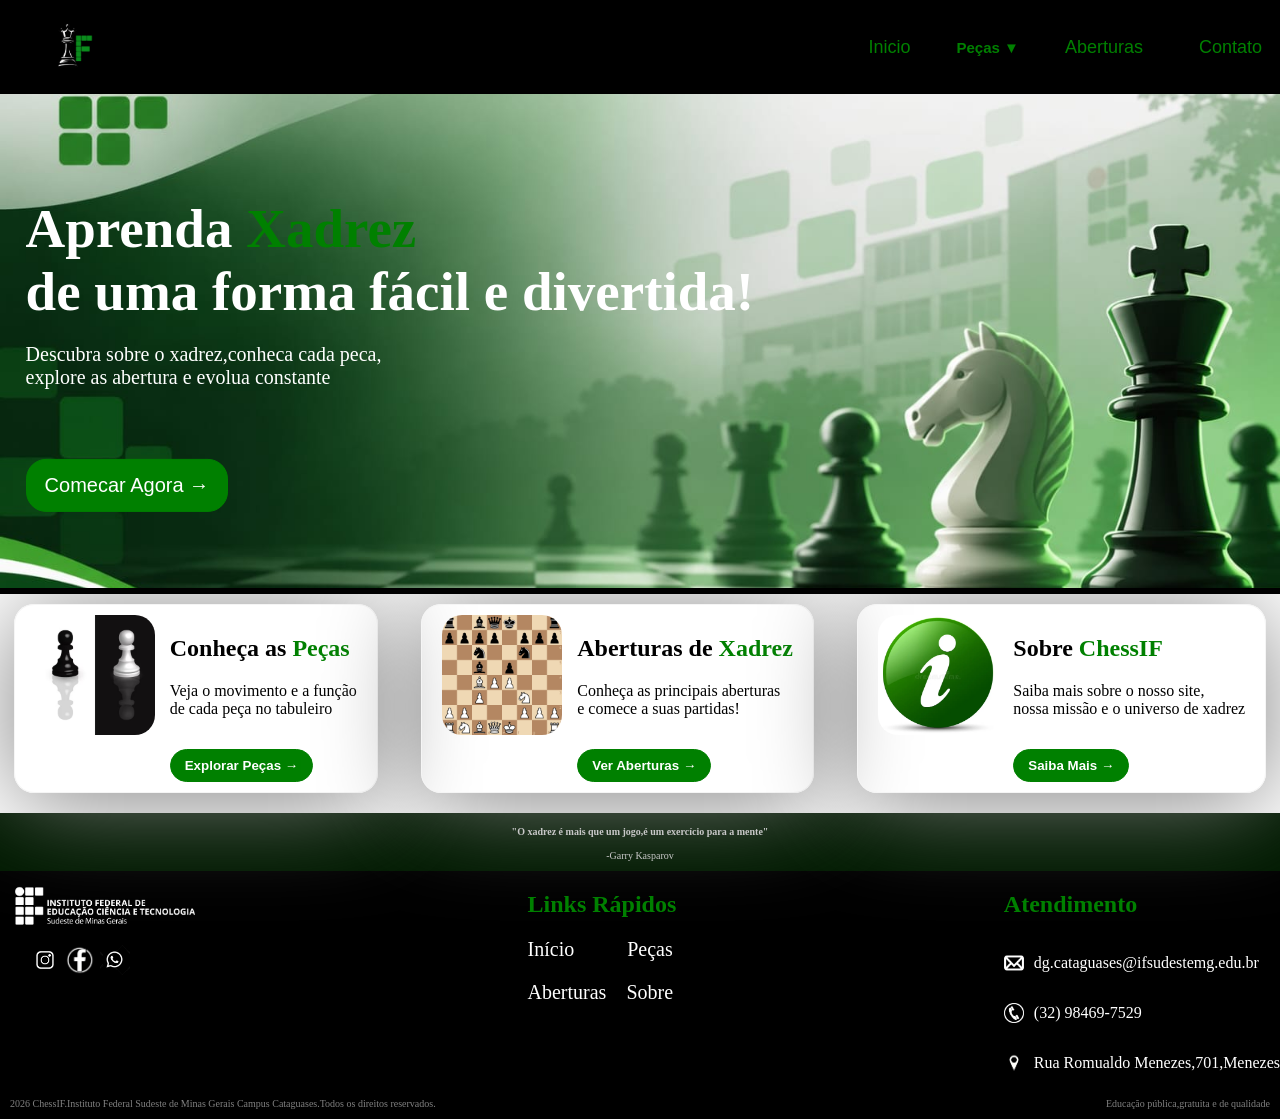
==== index.html @ d06a8aa5 "ChessIF" ====
<!DOCTYPE html>
<html lang="pt-BR">
<head>
    <meta charset="UTF-8">
    <meta name="viewport" content="width=device-width, initial-scale=1.0">
    <title>IfChess</title>
    <link rel="stylesheet" href="style.css">
    <script>
        function abrirMenu() {
            document.getElementById("MenuPecas").classList.toggle("ativo");
        }
                const pecas = {

                rei: {
                    nome: "Rei",
                    imagem: "img/reis.png",
                    funcao: "O rei é a peça mais importante do xadrez. O objetivo da partida é proteger seu rei e colocar o rei adversário em xeque-mate.",
                    movimento: "Move-se apenas uma casa por vez, em qualquer direção.",
                    curiosidade: "O rei pode realizar um movimento especial chamado roque, junto com uma torre."
                },

                dama: {
                    nome: "Dama",
                    imagem: "img/rainha.png",
                    funcao: "A dama é a peça mais poderosa do xadrez, pois possui grande liberdade de movimentação.",
                    movimento: "Move-se quantas casas quiser na horizontal, vertical ou diagonal.",
                    curiosidade: "A dama combina os movimentos da torre e do bispo."
                },

                torre: {
                    nome: "Torre",
                    imagem: "img/torre.png",
                    funcao: "A torre é uma peça importante para controlar linhas e colunas do tabuleiro.",
                    movimento: "Move-se quantas casas quiser na horizontal ou vertical.",
                    curiosidade: "A torre participa do movimento especial chamado roque."
                },

                bispo: {
                    nome: "Bispo",
                    imagem: "img/bispo.png",
                    funcao: "O bispo é responsável por controlar as diagonais do tabuleiro.",
                    movimento: "Move-se quantas casas quiser na diagonal.",
                    curiosidade: "Cada bispo permanece durante toda a partida nas casas da mesma cor em que começou."
                },

                cavalo: {
                    nome: "Cavalo",
                    imagem: "img/cavalo.png",
                    funcao: "O cavalo é uma peça que consegue surpreender o adversário com movimentos diferentes.",
                    movimento: "Move-se em formato de L: duas casas em uma direção e uma casa perpendicularmente.",
                    curiosidade: "É a única peça que pode saltar sobre outras peças."
                },

                peao: {
                    nome: "Peão",
                    imagem: "img/peao.png",
                    funcao: "Os peões são as peças que formam a primeira linha de defesa e podem avançar pelo tabuleiro.",
                    movimento: "Avança uma casa para frente, ou duas casas no primeiro movimento. Captura na diagonal.",
                    curiosidade: "Ao chegar à última fileira, pode ser promovido a dama, torre, bispo ou cavalo."
                }

            };


            // ABRIR JANELA

            function mostrarPeca(nome) {

                const peca = pecas[nome];

                document.getElementById("nomePeca").textContent = peca.nome;

                document.getElementById("imagemModal").src = peca.imagem;

                document.getElementById("imagemModal").alt = peca.nome;

                document.getElementById("funcaoPeca").textContent = peca.funcao;

                document.getElementById("movimentoPeca").textContent = peca.movimento;

                document.getElementById("curiosidadePeca").textContent = peca.curiosidade;

                document.getElementById("modalPeca").classList.add("ativo");

            }


            // FECHAR JANELA

            function fecharPeca() {

                document.getElementById("modalPeca").classList.remove("ativo");

            }


            // FECHAR AO CLICAR FORA DA JANELA

            document.getElementById("modalPeca").addEventListener("click", function(event) {

                if (event.target === this) {
                    fecharPeca();
                }

            });


            // FECHAR COM ESC

            document.addEventListener("keydown", function(event) {

                if (event.key === "Escape") {
                    fecharPeca();
                }

            });
    </script>
</head>
<body>
    <div class="header">
        <div class="logo">
            <img src="img/logo.png" alt="">
        </div>
        <div class="menu">
            <div class="opcoes">
                <div class="logos">
                    <img src="" alt="">
                    <button>Inicio</button>
                </div>
                <div class="peca_logo">
                    <img src="" alt="">
                    <button class="dropdown-btn" onclick="abrirMenu()">Peças <span>▼</span></button>
                    <div class="dropdown-content" id="MenuPecas">
                        <div class="rei" onclick="mostrarPeca('rei')">
                            <img src="img/reis.png" alt="">
                            <h1>Rei</h1>
                        </div>
                        <div class="rei" onclick="mostrarPeca('dama')">
                            <img src="img/rainha.png" alt="">
                            <h1>Dama</h1>
                        </div>
                        <div class="rei" onclick="mostrarPeca('torre')">
                            <img src="img/torre.png" alt="">
                            <h1>Torre</h1>
                        </div>
                        <div class="rei" onclick="mostrarPeca('bispo')">
                            <img src="img/bispo.png" alt="">
                            <h1>Bispo</h1>
                        </div>
                        <div class="rei" onclick="mostrarPeca('cavalo')">
                            <img src="img/cavalo.png" alt="">
                            <h1>Cavalo</h1>
                        </div>
                        <div class="rei" onclick="mostrarPeca('peao')">
                            <img src="img/peao.png" alt="">
                            <h1>Peão</h1>
                        </div>
                    </div>
                </div>
                <div class="logos">
                    <img src="" alt="">
                    <button>Aberturas</button>
                </div>
                <div class="logos">
                    <img src="" alt="">
                    <button</button>
                </div>
                <div class="logos">
                    <img src="" alt="">
                    <button>Contato<button>
                </div>
            </div>
        </div>
    </div>
    <div class="centro">
        <img src="img/fundochess.png" alt="">
        <div class="if_chess">
            <h1>Aprenda <span class="verde">Xadrez</span><br>de uma forma fácil e divertida!<br></h1>
            <p>Descubra sobre o xadrez,conheca cada peca,<br>
            explore as abertura e evolua constante</p>
            <a href="" class="btn"><button>Comecar Agora →</button></a>
        </div>
    </div>
    <div class="interativo">
        <div class="pecas">
            <div class="peca">
                <img src="img/peao.png" alt="">
                <div>
                    <h2>Conheça as <span class="verde">Peças</span></h2>
                    <p>Veja o movimento e a função<br>de cada peça no tabuleiro</p>
                    <button class="exp_pecas">Explorar Peças →</button>
                </div>
            </div>
            <div class="aberturas">
                <div class="abertura">
                    <img src="img/tabuleiro.png" alt="">
                    <div>
                        <h2>Aberturas de <span class="verde">Xadrez</span></h2>
                        <p>Conheça as principais aberturas<br>e comece a suas partidas!</p>
                        <button class="v_aberturas">Ver Aberturas →</button>
                    </div>
                </div>
            </div>
            <div class="chessIF">
                <div class="chess">
                    <img src="img/info.png" alt="">
                    <div>
                        <h2>Sobre <span class="verde">ChessIF</span></h2>
                        <p>Saiba mais sobre o nosso site,<br>nossa missão e o universo de xadrez</p>
                        <button class="saiba">Saiba Mais →</button>
                    </div>
                </div>
            </div>
        </div>
    </div>
    <div class="frase">
        <img src="" alt="">
        <div class="alinhamentoC">
            <h4>"O xadrez é mais que um jogo,é um exercício para a mente"</h4>
            <p>-Garry Kasparov</p>
        </div>
    </div>
    <div class="rodape">
        <div class="logo_rodape">
            <img src="img/if.png" alt="" class="img_rodape">
            <div class="redes">
                <div class="insta">
                    <a href=""><img src="img/insta.png" alt=""></a>
                </div>
                <div class="face">
                    <a href=""><img src="img/face.png" alt=""></a>
                </div>
                <div class="zap">
                    <a href=""><img src="img/zap.png" alt=""></a>
                </div>
            </div>
        </div>
        <div class="links">
            <h2 class="verde">Links Rápidos</h2>
            <div class="link_1">
                <div id="i">
                    <a href="">Início</a>
                </div>
                <div id="p">
                    <a href="">Peças</a>
                </div>
            </div>
            <div class="link2">
                <div id="a">
                    <a href="">Aberturas</a>
                </div>
                <div id="s">
                    <a href="">Sobre</a>
                </div>
            </div>
        </div>
        <div class="atendimento">
            <h2 class="verde">Atendimento</h2>
            <div class="email">
                <img src="img/email.png" alt="">
                <p>dg.cataguases@ifsudestemg.edu.br</p>
            </div>
            <div class="tele">
                <img src="img/tele.png" alt="">
                <p>(32) 98469-7529</p>
            </div>
            <div class="loc">
                <img src="img/loc.png" alt="">
                <p>Rua Romualdo Menezes,701,Menezes</p>
            </div>
        </div>
    </div>
    <div class="termos">
        <div class="t">
            <p>2026 ChessIF.Instituto Federal Sudeste de Minas Gerais Campus Cataguases.Todos os direitos reservados.</p>
        </div>
        <div class="Ed">
            <p>Educação pública,gratuita e de qualidade</p>
        </div>
    </div>
    

            <div class="modal-overlay" id="modalPeca">

            <div class="modal-peca">

                <button class="fechar-modal" onclick="fecharPeca()">
                    &times;
                </button>

                <div class="imagem-peca">
                    <img id="imagemModal" src="" alt="">
                </div>

                <div class="informacoes-peca">

                    <h2 id="nomePeca"></h2>

                    <p id="funcaoPeca"></p>

                    <h3>Movimentação</h3>
                    <p id="movimentoPeca"></p>

                    <h3>Curiosidade</h3>
                    <p id="curiosidadePeca"></p>

                </div>

            </div>

        </div>

</body>
</html>
---- style.css ----
/* IfChess — estilos originais preservados + ajustes responsivos pontuais */
* {
    box-sizing: border-box;
}

html, body {
    margin: 0;
    padding: 0;
    width: 100%;
}

body {
    overflow-x: hidden;
}

img {
    max-width: 100%;
}

/* =========================
   ESTILO ORIGINAL / DESKTOP
   ========================= */
.header {
    background-color: black;
    display: flex;
    justify-content: space-between;
    align-items: center;
    text-align: center;
    justify-self: center;
    width: 100%;
}

.opcoes {
    gap: 20px;
    align-items: center;
    display: flex;
}

.dropdown-btn {
    background: transparent;
    border: none;
    cursor: pointer;
    font-size: 15px;
    font-weight: bold;
}

.dropdown-content {
    display: none;
    position: absolute;
    z-index: 101;
    background: white;
    box-shadow: 0px 5px 15px rgba(0,0,0,0.3);
    border-radius: 10px;
    overflow: hidden;
}

.dropdown-content .rei {
    display: flex;
    font-size: 13px;
    gap: 10px;
    padding: 14px 18px;
    align-items: center;
    text-decoration: none;
    transition: 0.2s;
    cursor: pointer;
}

.dropdown-content .rei:hover {
    background: #e5f5e8;
    color: #168332;
}

.dropdown-content.ativo {
    display: block;
}

.rei img {
    height: 50px;
    width: 50px;
    border-radius: 20px;
    object-fit: contain;
}

.logos button {
    font-size: 18px;
    border: none;
    cursor: pointer;
    background-color: transparent;
    font-family: 'Franklin Gothic Medium', 'Arial Narrow', Arial, sans-serif;
    color: green;
}

.logo img {
    height: 90px;
    width: 150px;
    object-fit: contain;
}

.peca_logo button {
    padding: 16px;
    color: green;
}

.centro {
    position: relative;
    z-index: 1;
    width: 100%;
    height: 500px;
    border-bottom: 6px solid black;
}

.centro > img {
    width: 100%;
    height: 100%;
    object-fit: cover;
    display: block;
}

.if_chess {
    position: absolute;
    top: 50%;
    left: 2%;
    transform: translateY(-60%);
    z-index: 2;
    color: white;
}

.if_chess h1 {
    font-size: 55px;
    margin-bottom: 20px;
}

.if_chess p {
    font-size: 20px;
    margin-bottom: 20px;
}

.verde {
    color: green;
}

.btn button {
    border: 1px solid green;
    background: green;
    border-radius: 20px;
    font-size: 20px;
    padding: 14px 18px;
    font-family: 'Lucida Sans', 'Lucida Sans Regular', 'Lucida Grande', 'Lucida Sans Unicode', Geneva, Verdana, sans-serif;
    position: relative;
    top: 50px;
    transition: 1s ease;
    color: white;
}

.btn button:hover {
    transition: 1s ease;
    transform: scale(1.05);
    cursor: pointer;
}

.pecas {
    display: flex;
    width: 100%;
    justify-content: space-around;
    align-items: stretch;
    gap: 16px;
}

.peca, .abertura, .chess {
    display: flex;
    gap: 15px;
    margin-top: 10px;
    border: 1px solid whitesmoke;
    box-shadow: 0px 8px 100px gray;
    padding: 10px 20px;
    border-radius: 20px;
    transition: 0.2s ease;
}

/* Os wrappers existem no HTML e precisam permitir que os cards se ajustem. */
.aberturas, .chessIF {
    display: flex;
    min-width: 0;
}

.peca:hover, .abertura:hover, .chess:hover {
    transition: 1.2s ease;
    transform: scale(1.05);
}

.peca img, .abertura img, .chess img {
    height: 120px;
    width: 120px;
    border-radius: 20px;
    object-fit: cover;
    flex-shrink: 0;
}

.peca button, .abertura button, .chess button {
    margin-top: 15px;
    padding: 8px 14px;
    border-radius: 20px;
    font-family: 'Lucida Sans', 'Lucida Sans Regular', 'Lucida Grande', 'Lucida Sans Unicode', Geneva, Verdana, sans-serif;
    border: 1px solid green;
    color: white;
    background-color: green;
    font-weight: bold;
    transition: 1s ease;
}

.peca button:hover, .abertura button:hover, .chess button:hover {
    transition: 0.5s ease;
    transform: scale(1.05);
    background: darkgreen;
    border: 1px solid darkgreen;
}

.frase {
    display: flex;
    justify-content: center;
    align-items: center;
    margin-top: 20px;
    width: 100%;
    color: rgb(201, 201, 201);
    background: rgb(1, 26, 1);
    font-size: 10px;
}

.alinhamentoC {
    text-align: center;
}

.rodape {
    display: flex;
    background-color: black;
    width: 100%;
    justify-content: space-between;
    gap: 24px;
}

.img_rodape {
    width: 200px;
    height: 70px;
    padding-left: 5%;
    object-fit: contain;
}

.insta img, .face img, .zap img {
    height: 30px;
    width: 30px;
}

.loc img, .tele img, .email img {
    height: 20px;
    width: 20px;
}

.redes {
    display: flex;
    gap: 5px;
    padding-left: 30px;
}

.links a {
    text-decoration: none;
    color: white;
}

.link_1 {
    display: flex;
    gap: 53px;
    font-size: 20px;
}

.link2 {
    display: flex;
    gap: 20px;
    padding-top: 20px;
    font-size: 20px;
}

#i, #a, #s, #p {
    transition: 0.5s ease;
}

#i:hover, #a:hover, #s:hover, #p:hover {
    transition: 0.5s ease;
    transform: scale(1.05);
    color: #168332;
}

.atendimento {
    color: white;
    display: flex;
    flex-direction: column;
    
}

.email, .loc, .tele {
    text-align: center;
    align-items: center;
    display: flex;
    gap: 10px;
}

.termos {
    background: black;
    display: flex;
    color: gray;
    justify-content: space-between;
    font-size: 10px;
}

.t {
    padding-left: 10px;
}

.Ed {
    padding-right: 10px;
}

/* =========================
   MODAL — comportamento mantido
   ========================= */
.modal-overlay {
    position: fixed;
    inset: 0;
    background: rgba(0, 0, 0, 0.65);
    display: none;
    justify-content: center;
    align-items: center;
    z-index: 9999;
    padding: 20px;
}

.modal-overlay.ativo {
    display: flex;
}

.modal-peca {
    position: relative;
    background: white;
    width: 100%;
    max-width: 500px;
    max-height: 90vh;
    overflow-y: auto;
    padding: 30px;
    border-radius: 18px;
    display: flex;
    flex-direction: column;
    align-items: center;
    box-shadow: 0 10px 35px rgba(0,0,0,0.3);
    animation: aparecer 0.35s ease;
}

@keyframes aparecer {
    from { opacity: 0; transform: translateY(30px) scale(0.9); }
    to { opacity: 1; transform: translateY(0) scale(1); }
}

.fechar-modal {
    position: absolute;
    top: 10px;
    right: 15px;
    background: none;
    border: none;
    font-size: 30px;
    cursor: pointer;
    color: #555;
}

.imagem-peca img {
    width: 130px;
    height: 130px;
    object-fit: contain;
}

.informacoes-peca {
    width: 100%;
    text-align: center;
}

.informacoes-peca h2 {
    color: #168332;
    font-size: 27px;
    margin: 10px 0 15px;
}

.informacoes-peca h3 {
    color: #168332;
    margin-top: 20px;
    margin-bottom: 5px;
}

.informacoes-peca p {
    color: #444;
    line-height: 1.6;
}

/* =========================
   TABLET E CELULAR
   Mantém logo e menu lado a lado.
   Os ajustes abaixo alteram principalmente medidas.
   ========================= */

@media (max-width: 796px) {
    * {
        font-family: Arial, Helvetica, sans-serif;
    }

    /* CABEÇALHO: logo à esquerda e menu à direita */
    .header {
        display: flex;
        flex-direction: row;
        flex-wrap: nowrap;
        align-items: center;
        justify-content: space-between;
        width: 100%;
        gap: 8px;
        padding: 5px 10px;
        overflow: visible;
    }

    .logo {
        flex: 0 0 auto;
        min-width: 0;
        min-height: auto;
    }

    .logo img {
        display: block;
        width: 85px;
        height: 65px;
        object-fit: contain;
    }

    .menu {
        display: flex;
        flex: 1;
        justify-content: flex-end;
        min-width: 0;
        padding: 0;
        overflow: visible;
    }

    .opcoes {
        display: flex;
        flex-direction: row;
        flex-wrap: nowrap;
        align-items: center;
        justify-content: flex-end;
        gap: clamp(5px, 2vw, 16px);
        min-width: 0;
        overflow: visible;
    }

    .logos,
    .peca_logo {
        display: flex;
        align-items: center;
        min-width: 0;
    }

    /* BOTÕES DO MENU */
    .logos button,
    .dropdown-btn,
    .peca_logo button {
        display: block;
        font-size: clamp(12px, 2.2vw, 17px);
        white-space: nowrap;
        text-align: center;
        padding: 5px 2px;
        margin: 0;
    }

    /* SUBMENU PEÇAS */
    .peca_logo {
        position: relative;
    }

    .dropdown-btn {
        position: relative;
        z-index: 102;
        cursor: pointer;
    }

    .dropdown-content {
        display: none;
        position: absolute;
        top: calc(100% + 5px);
        bottom: auto;
        left: 0;
        right: auto;
        transform: none;
        margin: 0;
        width: 190px;
        max-width: calc(100vw - 20px);
        max-height: 65vh;
        overflow-y: auto;
        overflow-x: hidden;
        background: white;
        border-radius: 10px;
        box-shadow: 0 5px 15px rgba(0, 0, 0, 0.3);
        z-index: 9999;
    }

    .dropdown-content.ativo {
        display: block;
    }

    .dropdown-content .rei {
        display: flex;
        align-items: center;
        gap: 10px;
        padding: 12px;
        font-size: 14px;
        white-space: normal;
    }

    /* IMAGEM PRINCIPAL */
    .centro {
        height: 420px;
    }

    .if_chess {
        left: 3%;
        right: 3%;
    }

    .if_chess h1 {
        font-size: 42px;
    }

    .if_chess p {
        font-size: 1rem;
    }

    .btn button {
        font-size: 17px;
        padding: 12px 15px;
    }

    /* ÁREA INTERATIVA */
    .pecas {
        display: grid;
        grid-template-columns: minmax(0, 1fr);
        width: 100%;
        gap: 12px;
        padding: 0 10px;
        justify-content: initial;
    }

    .peca,
    .abertura,
    .chess {
        display: flex;
        flex-direction: row;
        align-items: center;
        width: 100%;
        max-width: none;
        min-width: 0;
        gap: 12px;
        margin-top: 0;
        padding: 12px;
    }

    .aberturas,
    .chessIF {
        display: block;
        width: 100%;
        min-width: 0;
    }

    .peca > img,
    .abertura > img,
    .chess > img {
        width: 100px;
        height: 100px;
        flex: 0 0 100px;
        object-fit: cover;
    }

    .peca > div,
    .abertura > div,
    .chess > div {
        min-width: 0;
    }

    .peca h2,
    .abertura h2,
    .chess h2 {
        font-size: 19px;
    }

    .peca p,
    .abertura p,
    .chess p {
        font-size: 14px;
    }

    .peca button,
    .abertura button,
    .chess button {
        font-size: 13px;
        padding: 7px 10px;
    }

    /* FRASE DE KASPAROV */
    .frase {
        width: 100%;
        padding: 12px 10px;
        font-size: 13px;
        text-align: center;
    }

    .alinhamentoC {
        width: 100%;
    }

    .alinhamentoC h4 {
        font-size: 14px;
    }

    /* RODAPÉ */
    .rodape {
        display: flex;
        flex-direction: row;
        flex-wrap: nowrap;
        align-items: flex-start;
        justify-content: space-between;
        gap: 12px;
        padding: 12px 10px;
    }

    .logo_rodape,
    .links {
        min-width: 0;
    }

    .img_rodape {
        width: 125px;
        height: 55px;
        padding-left: 0;
    }

    .redes {
        display: flex;
        gap: 8px;
        padding-left: 0;
    }

    .insta img,
    .face img,
    .zap img {
        width: 25px;
        height: 25px;
    }

    .links h2 {
        font-size: 17px;
    }

    .link_1,
    .link2 {
        display: flex;
        flex-direction: row;
        gap: 14px;
        padding-top: 12px;
        font-size: 14px;
    }

    .atendimento {
        display: none;
    }

    /* TERMOS */
    .termos {
        display: flex;
        flex-direction: row;
        flex-wrap: nowrap;
        align-items: center;
        justify-content: space-between;
        gap: 8px;
        padding: 6px 10px;
        font-size: 9px;
    }

    .t,
    .Ed {
        min-width: 0;
        padding: 0;
    }

    .t p,
    .Ed p {
        margin: 0;
    }

    /* MODAL */
    .modal-overlay {
        padding: 12px;
    }

    .modal-peca {
        max-height: 90vh;
        overflow-y: auto;
        padding: 25px 18px;
    }

    .imagem-peca img {
        width: 105px;
        height: 105px;
    }
}
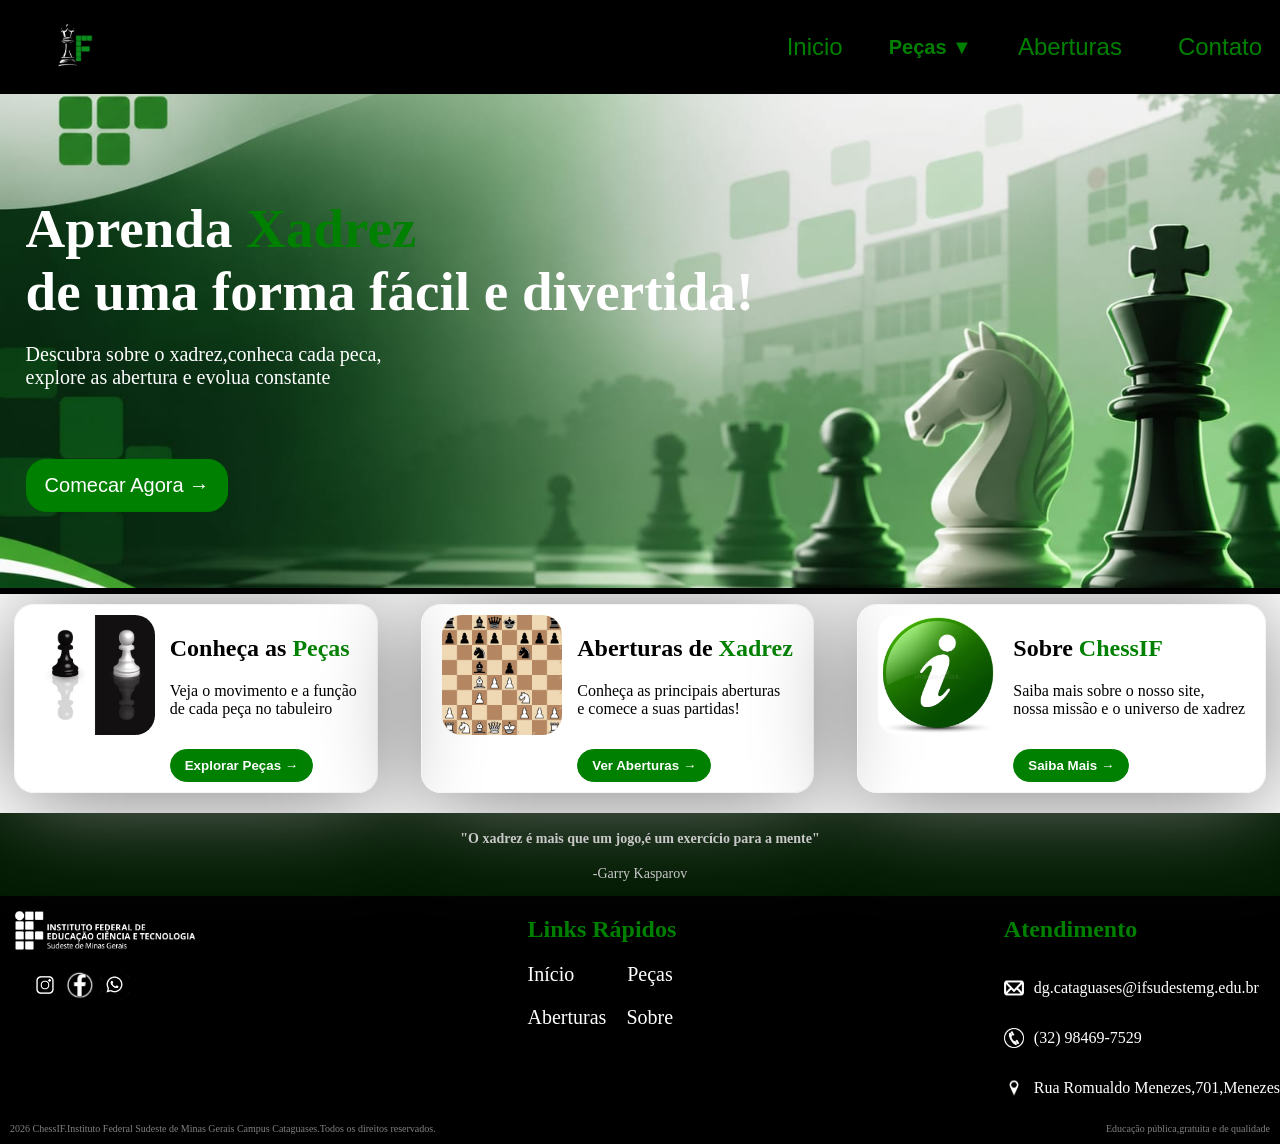
==== commit 480d1310: "Add files via upload" ====
--- a/index.html
+++ b/index.html
@@ -3,7 +3,7 @@
 <head>
     <meta charset="UTF-8">
     <meta name="viewport" content="width=device-width, initial-scale=1.0">
-    <title>IfChess</title>
+    <title>ChessIF</title>
     <link rel="stylesheet" href="style.css">
     <script>
         function abrirMenu() {
@@ -207,7 +207,7 @@
                     <div>
                         <h2>Sobre <span class="verde">ChessIF</span></h2>
                         <p>Saiba mais sobre o nosso site,<br>nossa missão e o universo de xadrez</p>
-                        <button class="saiba">Saiba Mais →</button>
+                        <a href="https://arturoangelim.github.io/ChessIF/sobre.html"><button class="saiba">Saiba Mais →</button></a>
                     </div>
                 </div>
             </div>
--- a/style.css
+++ b/style.css
@@ -82,7 +82,7 @@
 }
 
 .logos button {
-    font-size: 18px;
+    font-size: 24px;
     border: none;
     cursor: pointer;
     background-color: transparent;
@@ -97,6 +97,7 @@
 }
 
 .peca_logo button {
+    font-size: 20px;
     padding: 16px;
     color: green;
 }
@@ -177,7 +178,6 @@
     transition: 0.2s ease;
 }
 
-/* Os wrappers existem no HTML e precisam permitir que os cards se ajustem. */
 .aberturas, .chessIF {
     display: flex;
     min-width: 0;
@@ -216,6 +216,7 @@
 }
 
 .frase {
+
     display: flex;
     justify-content: center;
     align-items: center;
@@ -223,7 +224,7 @@
     width: 100%;
     color: rgb(201, 201, 201);
     background: rgb(1, 26, 1);
-    font-size: 10px;
+    font-size: 14px;
 }
 
 .alinhamentoC {
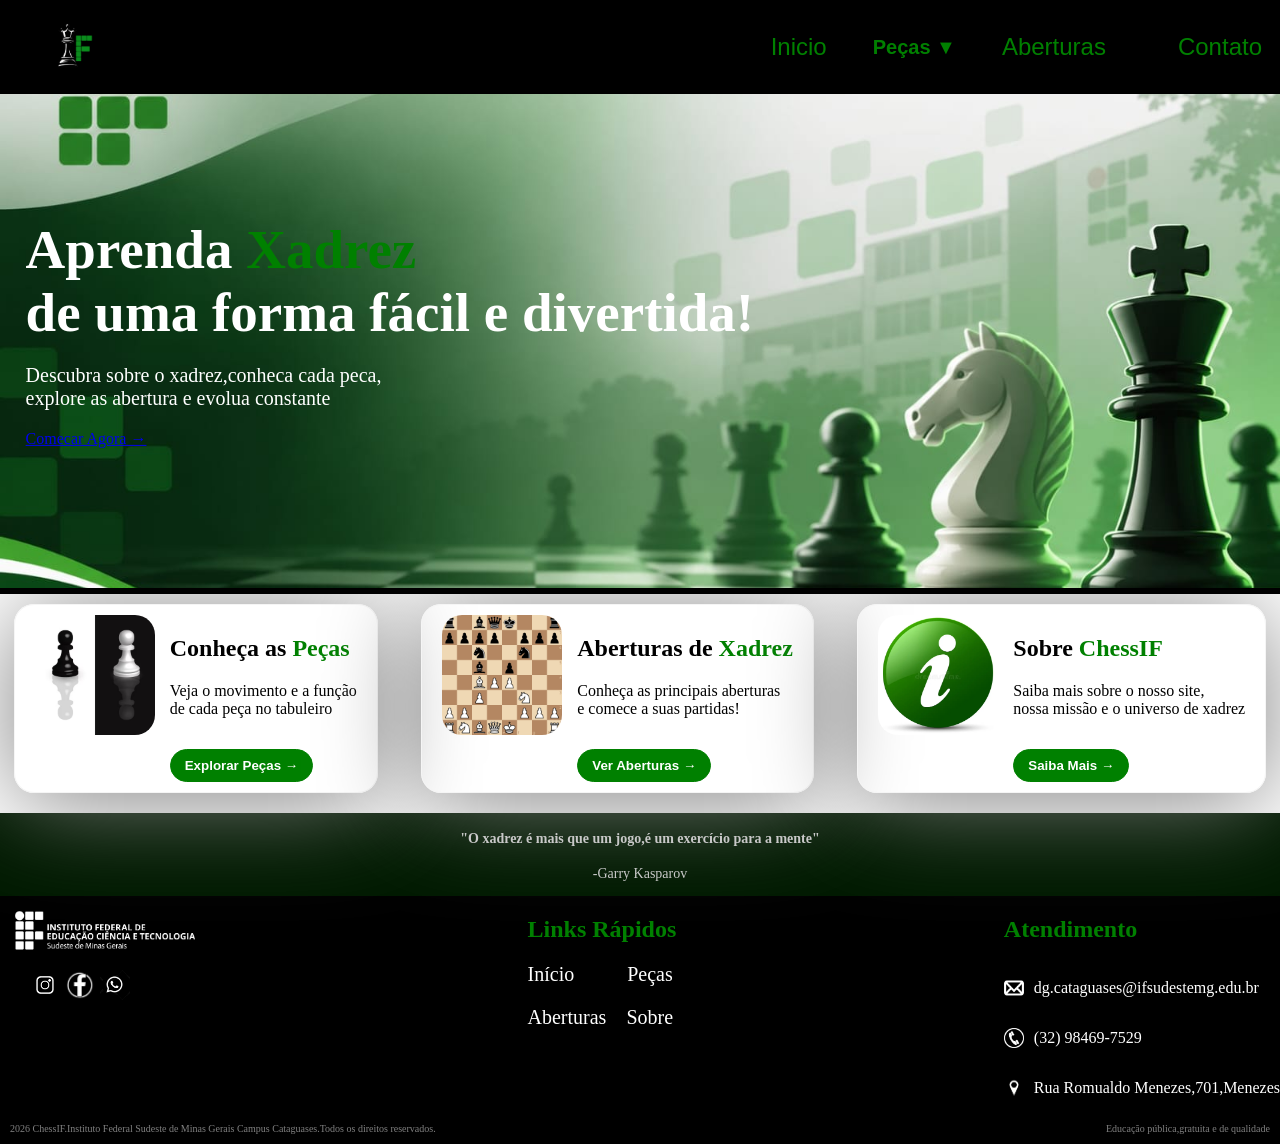
==== commit 13747d50: "Add files via upload" ====
--- a/index.html
+++ b/index.html
@@ -163,7 +163,7 @@
                 </div>
                 <div class="logos">
                     <img src="" alt="">
-                    <button</button>
+                    <button></button>
                 </div>
                 <div class="logos">
                     <img src="" alt="">
@@ -178,7 +178,7 @@
             <h1>Aprenda <span class="verde">Xadrez</span><br>de uma forma fácil e divertida!<br></h1>
             <p>Descubra sobre o xadrez,conheca cada peca,<br>
             explore as abertura e evolua constante</p>
-            <a href="" class="btn"><button>Comecar Agora →</button></a>
+            <a href="https://arturoangelim.github.io/ChessIF/login.html" class="btn">Comecar Agora →</a>
         </div>
     </div>
     <div class="interativo">
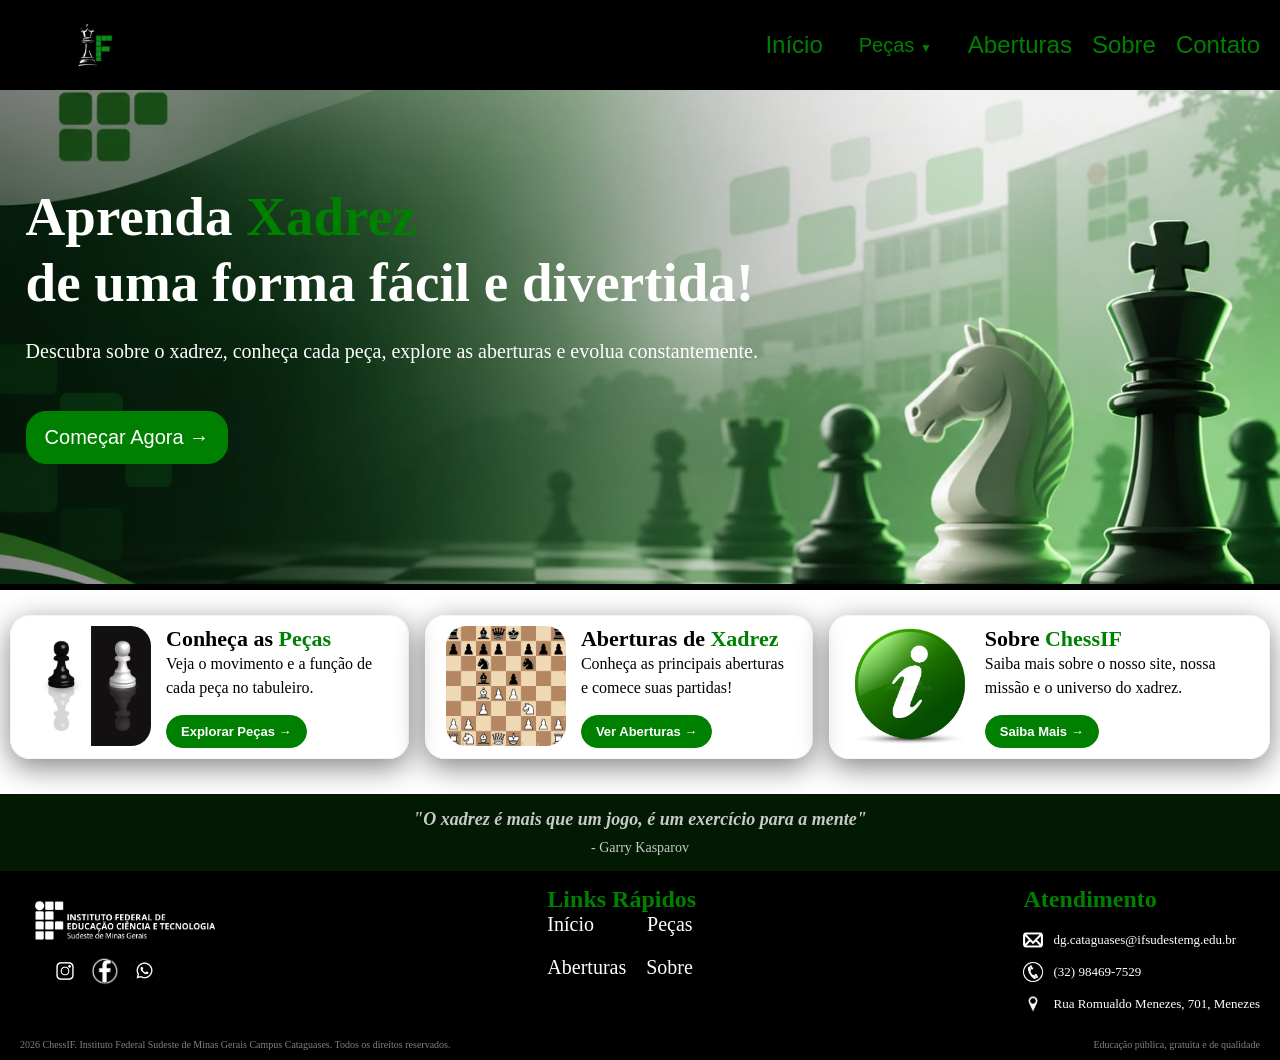
==== commit 93237715: "Add files via upload" ====
--- a/index.html
+++ b/index.html
@@ -1,314 +1,844 @@
+
 <!DOCTYPE html>
 <html lang="pt-BR">
+
 <head>
+
     <meta charset="UTF-8">
     <meta name="viewport" content="width=device-width, initial-scale=1.0">
+
     <title>ChessIF</title>
+
     <link rel="stylesheet" href="style.css">
+
+</head>
+
+<body>
+
+    <!-- =================================
+         CABEÇALHO
+    ================================== -->
+
+    <header class="header">
+
+        <a href="index.html" class="logo">
+            <img src="img/logo.png" alt="Logo ChessIF">
+        </a>
+
+        <div class="menu">
+
+            <nav class="opcoes">
+
+                <div class="logos">
+                    <a href="index.html">Início</a>
+                </div>
+
+
+                <!-- MENU DE PEÇAS -->
+
+                <div class="peca_logo">
+
+                    <button
+                        type="button"
+                        class="dropdown-btn"
+                        id="botaoMenuPecas"
+                        onclick="abrirMenu()"
+                        aria-expanded="false"
+                        aria-controls="MenuPecas"
+                    >
+                        Peças <span>▼</span>
+                    </button>
+
+
+                    <div class="dropdown-content" id="MenuPecas">
+
+                        <button class="rei" type="button" onclick="mostrarPeca('rei', this)">
+                            <img src="img/reis.png" alt="">
+                            <span>Rei</span>
+                        </button>
+
+                        <button class="rei" type="button" onclick="mostrarPeca('dama', this)">
+                            <img src="img/rainha.png" alt="">
+                            <span>Dama</span>
+                        </button>
+
+                        <button class="rei" type="button" onclick="mostrarPeca('torre', this)">
+                            <img src="img/torre.png" alt="">
+                            <span>Torre</span>
+                        </button>
+
+                        <button class="rei" type="button" onclick="mostrarPeca('bispo', this)">
+                            <img src="img/bispo.png" alt="">
+                            <span>Bispo</span>
+                        </button>
+
+                        <button class="rei" type="button" onclick="mostrarPeca('cavalo', this)">
+                            <img src="img/cavalo.png" alt="">
+                            <span>Cavalo</span>
+                        </button>
+
+                        <button class="rei" type="button" onclick="mostrarPeca('peao', this)">
+                            <img src="img/peao.png" alt="">
+                            <span>Peão</span>
+                        </button>
+
+                    </div>
+
+                </div>
+
+
+                <!-- ABERTURAS -->
+
+                <div class="logos">
+                    <a href="aberturas.html">Aberturas</a>
+                </div>
+
+
+                <!-- SOBRE -->
+
+                <div class="logos">
+                    <a href="sobre.html">Sobre</a>
+                </div>
+
+
+                <!-- CONTATO -->
+
+                <div class="logos">
+                    <a href="#contato">Contato</a>
+                </div>
+
+            </nav>
+
+        </div>
+
+    </header>
+
+
+    <!-- =================================
+         ÁREA PRINCIPAL
+    ================================== -->
+
+    <main>
+
+        <section class="centro" id="inicio">
+
+            <img
+                src="img/fundochess.png"
+                alt=""
+                class="imagem-fundo"
+            >
+
+            <div class="if_chess">
+
+                <h1>
+                    Aprenda <span class="verde">Xadrez</span><br>
+                    de uma forma fácil e divertida!
+                </h1>
+
+                <p>
+                    Descubra sobre o xadrez, conheça cada peça,
+                    explore as aberturas e evolua constantemente.
+                </p>
+
+                <a
+                    href="login.html"
+                    class="btn"
+                >
+                    Começar Agora →
+                </a>
+
+            </div>
+
+        </section>
+
+
+        <!-- =================================
+             ÁREA INTERATIVA
+        ================================== -->
+
+        <section class="interativo" id="pecas">
+
+            <div class="pecas">
+
+
+                <!-- CARTÃO DAS PEÇAS -->
+
+                <div class="peca">
+
+                    <img src="img/peao.png" alt="Peça de peão">
+
+                    <div>
+
+                        <h2>
+                            Conheça as <span class="verde">Peças</span>
+                        </h2>
+
+                        <p>
+                            Veja o movimento e a função
+                            de cada peça no tabuleiro.
+                        </p>
+
+                        <button
+                            class="exp_pecas"
+                            type="button"
+                            onclick="abrirMenu()"
+                        >
+                            Explorar Peças →
+                        </button>
+
+                    </div>
+
+                </div>
+
+
+                <!-- CARTÃO DAS ABERTURAS -->
+
+                <div class="aberturas">
+
+                    <div class="abertura">
+
+                        <img src="img/tabuleiro.png" alt="Tabuleiro de xadrez">
+
+                        <div>
+
+                            <h2>
+                                Aberturas de <span class="verde">Xadrez</span>
+                            </h2>
+
+                            <p>
+                                Conheça as principais aberturas
+                                e comece suas partidas!
+                            </p>
+
+                            <a
+                                href="aberturas.html"
+                                class="botao-card v_aberturas"
+                            >
+                                Ver Aberturas →
+                            </a>
+
+                        </div>
+
+                    </div>
+
+                </div>
+
+
+                <!-- CARTÃO SOBRE CHESSIF -->
+
+                <div class="chessIF">
+
+                    <div class="chess">
+
+                        <img src="img/info.png" alt="Informações sobre o ChessIF">
+
+                        <div>
+
+                            <h2>
+                                Sobre <span class="verde">ChessIF</span>
+                            </h2>
+
+                            <p>
+                                Saiba mais sobre o nosso site,
+                                nossa missão e o universo do xadrez.
+                            </p>
+
+                            <a
+                                href="sobre.html"
+                                class="botao-card saiba"
+                            >
+                                Saiba Mais →
+                            </a>
+
+                        </div>
+
+                    </div>
+
+                </div>
+
+            </div>
+
+        </section>
+
+
+        <!-- =================================
+             FRASE
+        ================================== -->
+
+        <section class="frase">
+
+            <div class="alinhamentoC">
+
+                <h4>
+                    "O xadrez é mais que um jogo,
+                    é um exercício para a mente"
+                </h4>
+
+                <p>
+                    - Garry Kasparov
+                </p>
+
+            </div>
+
+        </section>
+
+    </main>
+
+
+    <!-- =================================
+         RODAPÉ
+    ================================== -->
+
+    <footer class="rodape" id="contato">
+
+
+        <!-- LOGO E REDES SOCIAIS -->
+
+        <div class="logo_rodape">
+
+            <img
+                src="img/if.png"
+                alt="Instituto Federal"
+                class="img_rodape"
+            >
+
+            <div class="redes">
+
+                <div class="insta">
+                    <a href="#" aria-label="Instagram">
+                        <img src="img/insta.png" alt="Instagram">
+                    </a>
+                </div>
+
+                <div class="face">
+                    <a href="#" aria-label="Facebook">
+                        <img src="img/face.png" alt="Facebook">
+                    </a>
+                </div>
+
+                <div class="zap">
+                    <a href="#" aria-label="WhatsApp">
+                        <img src="img/zap.png" alt="WhatsApp">
+                    </a>
+                </div>
+
+            </div>
+
+        </div>
+
+
+        <!-- LINKS RÁPIDOS -->
+
+        <div class="links">
+
+            <h2 class="verde">Links Rápidos</h2>
+
+            <div class="link_1">
+
+                <div id="i">
+                    <a href="index.html">Início</a>
+                </div>
+
+                <div id="p">
+                    <a href="#pecas">Peças</a>
+                </div>
+
+            </div>
+
+
+            <div class="link2">
+
+                <div id="a">
+                    <a href="aberturas.html">Aberturas</a>
+                </div>
+
+                <div id="s">
+                    <a href="sobre.html">Sobre</a>
+                </div>
+
+            </div>
+
+        </div>
+
+
+        <!-- ATENDIMENTO -->
+
+        <div class="atendimento">
+
+            <h2 class="verde">Atendimento</h2>
+
+            <div class="email">
+
+                <img src="img/email.png" alt="">
+
+                <a href="mailto:dg.cataguases@ifsudestemg.edu.br">
+                    dg.cataguases@ifsudestemg.edu.br
+                </a>
+
+            </div>
+
+
+            <div class="tele">
+
+                <img src="img/tele.png" alt="">
+
+                <a href="tel:+5532984697529">
+                    (32) 98469-7529
+                </a>
+
+            </div>
+
+
+            <div class="loc">
+
+                <img src="img/loc.png" alt="">
+
+                <p>
+                    Rua Romualdo Menezes, 701, Menezes
+                </p>
+
+            </div>
+
+        </div>
+
+    </footer>
+
+
+    <!-- =================================
+         TERMOS
+    ================================== -->
+
+    <div class="termos">
+
+        <div class="t">
+
+            <p>
+                2026 ChessIF. Instituto Federal Sudeste de Minas Gerais
+                Campus Cataguases. Todos os direitos reservados.
+            </p>
+
+        </div>
+
+
+        <div class="Ed">
+
+            <p>
+                Educação pública, gratuita e de qualidade
+            </p>
+
+        </div>
+
+    </div>
+
+
+
+    <!-- =================================
+         MODAL DAS PEÇAS
+    ================================== -->
+
+    <div
+        class="modal-overlay"
+        id="modalPeca"
+        role="dialog"
+        aria-modal="true"
+        aria-labelledby="nomePeca"
+        aria-hidden="true"
+    >
+
+        <div class="modal-peca">
+
+            <button
+                class="fechar-modal"
+                type="button"
+                onclick="fecharPeca()"
+                aria-label="Fechar janela"
+            >
+                &times;
+            </button>
+
+
+            <div class="imagem-peca">
+
+                <img
+                    id="imagemModal"
+                    src=""
+                    alt=""
+                >
+
+            </div>
+
+
+            <div class="informacoes-peca">
+
+                <h2 id="nomePeca"></h2>
+
+                <p id="funcaoPeca"></p>
+
+
+                <h3>Movimentação</h3>
+
+                <p id="movimentoPeca"></p>
+
+
+                <h3>Curiosidade</h3>
+
+                <p id="curiosidadePeca"></p>
+
+            </div>
+
+        </div>
+
+    </div>
+
+
+
+    <!-- =================================
+         JAVASCRIPT
+    ================================== -->
+
     <script>
+
+        // =====================================
+        // INFORMAÇÕES DAS PEÇAS
+        // =====================================
+
+        const pecas = {
+
+            rei: {
+
+                nome: "Rei",
+
+                imagem: "img/reis.png",
+
+                funcao:
+                    "O rei é a peça mais importante do xadrez. O objetivo da partida é proteger seu rei e colocar o rei adversário em xeque-mate.",
+
+                movimento:
+                    "Move-se apenas uma casa por vez, em qualquer direção.",
+
+                curiosidade:
+                    "O rei pode realizar um movimento especial chamado roque, junto com uma torre."
+
+            },
+
+
+            dama: {
+
+                nome: "Dama",
+
+                imagem: "img/rainha.png",
+
+                funcao:
+                    "A dama é a peça mais poderosa do xadrez, pois possui grande liberdade de movimentação.",
+
+                movimento:
+                    "Move-se quantas casas quiser na horizontal, vertical ou diagonal.",
+
+                curiosidade:
+                    "A dama combina os movimentos da torre e do bispo."
+
+            },
+
+
+            torre: {
+
+                nome: "Torre",
+
+                imagem: "img/torre.png",
+
+                funcao:
+                    "A torre é uma peça importante para controlar linhas e colunas do tabuleiro.",
+
+                movimento:
+                    "Move-se quantas casas quiser na horizontal ou vertical.",
+
+                curiosidade:
+                    "A torre participa do movimento especial chamado roque."
+
+            },
+
+
+            bispo: {
+
+                nome: "Bispo",
+
+                imagem: "img/bispo.png",
+
+                funcao:
+                    "O bispo é responsável por controlar as diagonais do tabuleiro.",
+
+                movimento:
+                    "Move-se quantas casas quiser na diagonal.",
+
+                curiosidade:
+                    "Cada bispo permanece durante toda a partida nas casas da mesma cor em que começou."
+
+            },
+
+
+            cavalo: {
+
+                nome: "Cavalo",
+
+                imagem: "img/cavalo.png",
+
+                funcao:
+                    "O cavalo é uma peça que consegue surpreender o adversário com movimentos diferentes.",
+
+                movimento:
+                    "Move-se em formato de L: duas casas em uma direção e uma casa perpendicularmente.",
+
+                curiosidade:
+                    "É a única peça que pode saltar sobre outras peças."
+
+            },
+
+
+            peao: {
+
+                nome: "Peão",
+
+                imagem: "img/peao.png",
+
+                funcao:
+                    "Os peões são as peças que formam a primeira linha de defesa e podem avançar pelo tabuleiro.",
+
+                movimento:
+                    "Avança uma casa para frente, ou duas casas no primeiro movimento. Captura na diagonal.",
+
+                curiosidade:
+                    "Ao chegar à última fileira, pode ser promovido a dama, torre, bispo ou cavalo."
+
+            }
+
+        };
+
+
+        // =====================================
+        // ELEMENTOS DO HTML
+        // =====================================
+
+        const menuPecas = document.getElementById("MenuPecas");
+
+        const botaoMenu = document.getElementById("botaoMenuPecas");
+
+        const modal = document.getElementById("modalPeca");
+
+        let ultimoElementoFocado = null;
+
+
+        // =====================================
+        // ABRIR E FECHAR MENU DE PEÇAS
+        // =====================================
+
         function abrirMenu() {
-            document.getElementById("MenuPecas").classList.toggle("ativo");
+
+            const aberto = menuPecas.classList.toggle("ativo");
+
+            botaoMenu.setAttribute("aria-expanded", aberto);
+
         }
-                const pecas = {
-
-                rei: {
-                    nome: "Rei",
-                    imagem: "img/reis.png",
-                    funcao: "O rei é a peça mais importante do xadrez. O objetivo da partida é proteger seu rei e colocar o rei adversário em xeque-mate.",
-                    movimento: "Move-se apenas uma casa por vez, em qualquer direção.",
-                    curiosidade: "O rei pode realizar um movimento especial chamado roque, junto com uma torre."
+
+
+        function fecharMenu() {
+
+            menuPecas.classList.remove("ativo");
+
+            botaoMenu.setAttribute("aria-expanded", "false");
+
+        }
+
+
+        // =====================================
+        // MOSTRAR INFORMAÇÕES DA PEÇA
+        // =====================================
+
+        function mostrarPeca(nome, elemento) {
+
+            const peca = pecas[nome];
+
+            if (!peca) {
+                return;
+            }
+
+            ultimoElementoFocado = elemento || document.activeElement;
+
+            document.getElementById("nomePeca").textContent =
+                peca.nome;
+
+            document.getElementById("imagemModal").src =
+                peca.imagem;
+
+            document.getElementById("imagemModal").alt =
+                peca.nome;
+
+            document.getElementById("funcaoPeca").textContent =
+                peca.funcao;
+
+            document.getElementById("movimentoPeca").textContent =
+                peca.movimento;
+
+            document.getElementById("curiosidadePeca").textContent =
+                peca.curiosidade;
+
+
+            fecharMenu();
+
+            modal.classList.add("ativo");
+
+            modal.setAttribute("aria-hidden", "false");
+
+            document.body.classList.add("modal-aberto");
+
+            document.querySelector(".fechar-modal").focus();
+
+        }
+
+
+        // =====================================
+        // FECHAR MODAL
+        // =====================================
+
+        function fecharPeca() {
+
+            modal.classList.remove("ativo");
+
+            modal.setAttribute("aria-hidden", "true");
+
+            document.body.classList.remove("modal-aberto");
+
+
+            if (ultimoElementoFocado) {
+
+                ultimoElementoFocado.focus();
+
+                ultimoElementoFocado = null;
+
+            }
+
+        }
+
+
+        // =====================================
+        // FECHAR CLICANDO FORA DO MODAL
+        // =====================================
+
+        modal.addEventListener("click", function(event) {
+
+            if (event.target === modal) {
+
+                fecharPeca();
+
+            }
+
+        });
+
+
+        // =====================================
+        // FECHAR MENU CLICANDO FORA
+        // =====================================
+
+        document.addEventListener("click", function(event) {
+
+            const areaMenu = document.querySelector(".peca_logo");
+
+            if (!areaMenu.contains(event.target)) {
+
+                fecharMenu();
+
+            }
+
+        });
+
+
+        // =====================================
+        // FECHAR COM ESC
+        // =====================================
+
+        document.addEventListener("keydown", function(event) {
+
+            if (event.key === "Escape") {
+
+                fecharPeca();
+
+                fecharMenu();
+
+            }
+
+        });
+
+
+        // =====================================
+        // ANIMAÇÃO AO ROLAR A PÁGINA
+        // =====================================
+
+        function ativarAnimacoes() {
+
+            if (!("IntersectionObserver" in window)) {
+                return;
+            }
+
+            const movimentoReduzido = window.matchMedia(
+                "(prefers-reduced-motion: reduce)"
+            ).matches;
+
+            if (movimentoReduzido) {
+                return;
+            }
+
+
+            const elementos = document.querySelectorAll(
+                ".if_chess, .interativo .peca, .interativo .abertura, .interativo .chess, .frase, .rodape, .termos"
+            );
+
+
+            const observador = new IntersectionObserver(
+
+                function(entradas, observer) {
+
+                    entradas.forEach(entrada => {
+
+                        if (entrada.isIntersecting) {
+
+                            entrada.target.classList.add("visivel");
+
+                            observer.unobserve(entrada.target);
+
+                        }
+
+                    });
+
                 },
 
-                dama: {
-                    nome: "Dama",
-                    imagem: "img/rainha.png",
-                    funcao: "A dama é a peça mais poderosa do xadrez, pois possui grande liberdade de movimentação.",
-                    movimento: "Move-se quantas casas quiser na horizontal, vertical ou diagonal.",
-                    curiosidade: "A dama combina os movimentos da torre e do bispo."
-                },
-
-                torre: {
-                    nome: "Torre",
-                    imagem: "img/torre.png",
-                    funcao: "A torre é uma peça importante para controlar linhas e colunas do tabuleiro.",
-                    movimento: "Move-se quantas casas quiser na horizontal ou vertical.",
-                    curiosidade: "A torre participa do movimento especial chamado roque."
-                },
-
-                bispo: {
-                    nome: "Bispo",
-                    imagem: "img/bispo.png",
-                    funcao: "O bispo é responsável por controlar as diagonais do tabuleiro.",
-                    movimento: "Move-se quantas casas quiser na diagonal.",
-                    curiosidade: "Cada bispo permanece durante toda a partida nas casas da mesma cor em que começou."
-                },
-
-                cavalo: {
-                    nome: "Cavalo",
-                    imagem: "img/cavalo.png",
-                    funcao: "O cavalo é uma peça que consegue surpreender o adversário com movimentos diferentes.",
-                    movimento: "Move-se em formato de L: duas casas em uma direção e uma casa perpendicularmente.",
-                    curiosidade: "É a única peça que pode saltar sobre outras peças."
-                },
-
-                peao: {
-                    nome: "Peão",
-                    imagem: "img/peao.png",
-                    funcao: "Os peões são as peças que formam a primeira linha de defesa e podem avançar pelo tabuleiro.",
-                    movimento: "Avança uma casa para frente, ou duas casas no primeiro movimento. Captura na diagonal.",
-                    curiosidade: "Ao chegar à última fileira, pode ser promovido a dama, torre, bispo ou cavalo."
+                {
+                    threshold: 0.15
                 }
 
-            };
-
-
-            // ABRIR JANELA
-
-            function mostrarPeca(nome) {
-
-                const peca = pecas[nome];
-
-                document.getElementById("nomePeca").textContent = peca.nome;
-
-                document.getElementById("imagemModal").src = peca.imagem;
-
-                document.getElementById("imagemModal").alt = peca.nome;
-
-                document.getElementById("funcaoPeca").textContent = peca.funcao;
-
-                document.getElementById("movimentoPeca").textContent = peca.movimento;
-
-                document.getElementById("curiosidadePeca").textContent = peca.curiosidade;
-
-                document.getElementById("modalPeca").classList.add("ativo");
-
-            }
-
-
-            // FECHAR JANELA
-
-            function fecharPeca() {
-
-                document.getElementById("modalPeca").classList.remove("ativo");
-
-            }
-
-
-            // FECHAR AO CLICAR FORA DA JANELA
-
-            document.getElementById("modalPeca").addEventListener("click", function(event) {
-
-                if (event.target === this) {
-                    fecharPeca();
-                }
+            );
+
+
+            elementos.forEach((elemento, indice) => {
+
+                elemento.classList.add("revelar");
+
+                elemento.style.setProperty(
+                    "--atraso",
+                    `${(indice % 3) * 100}ms`
+                );
+
+                observador.observe(elemento);
 
             });
 
-
-            // FECHAR COM ESC
-
-            document.addEventListener("keydown", function(event) {
-
-                if (event.key === "Escape") {
-                    fecharPeca();
-                }
-
-            });
+        }
+
+
+        // ATIVA AS ANIMAÇÕES
+
+        ativarAnimacoes();
+
     </script>
-</head>
-<body>
-    <div class="header">
-        <div class="logo">
-            <img src="img/logo.png" alt="">
-        </div>
-        <div class="menu">
-            <div class="opcoes">
-                <div class="logos">
-                    <img src="" alt="">
-                    <button>Inicio</button>
-                </div>
-                <div class="peca_logo">
-                    <img src="" alt="">
-                    <button class="dropdown-btn" onclick="abrirMenu()">Peças <span>▼</span></button>
-                    <div class="dropdown-content" id="MenuPecas">
-                        <div class="rei" onclick="mostrarPeca('rei')">
-                            <img src="img/reis.png" alt="">
-                            <h1>Rei</h1>
-                        </div>
-                        <div class="rei" onclick="mostrarPeca('dama')">
-                            <img src="img/rainha.png" alt="">
-                            <h1>Dama</h1>
-                        </div>
-                        <div class="rei" onclick="mostrarPeca('torre')">
-                            <img src="img/torre.png" alt="">
-                            <h1>Torre</h1>
-                        </div>
-                        <div class="rei" onclick="mostrarPeca('bispo')">
-                            <img src="img/bispo.png" alt="">
-                            <h1>Bispo</h1>
-                        </div>
-                        <div class="rei" onclick="mostrarPeca('cavalo')">
-                            <img src="img/cavalo.png" alt="">
-                            <h1>Cavalo</h1>
-                        </div>
-                        <div class="rei" onclick="mostrarPeca('peao')">
-                            <img src="img/peao.png" alt="">
-                            <h1>Peão</h1>
-                        </div>
-                    </div>
-                </div>
-                <div class="logos">
-                    <img src="" alt="">
-                    <button>Aberturas</button>
-                </div>
-                <div class="logos">
-                    <img src="" alt="">
-                    <button></button>
-                </div>
-                <div class="logos">
-                    <img src="" alt="">
-                    <button>Contato<button>
-                </div>
-            </div>
-        </div>
-    </div>
-    <div class="centro">
-        <img src="img/fundochess.png" alt="">
-        <div class="if_chess">
-            <h1>Aprenda <span class="verde">Xadrez</span><br>de uma forma fácil e divertida!<br></h1>
-            <p>Descubra sobre o xadrez,conheca cada peca,<br>
-            explore as abertura e evolua constante</p>
-            <a href="https://arturoangelim.github.io/ChessIF/login.html" class="btn">Comecar Agora →</a>
-        </div>
-    </div>
-    <div class="interativo">
-        <div class="pecas">
-            <div class="peca">
-                <img src="img/peao.png" alt="">
-                <div>
-                    <h2>Conheça as <span class="verde">Peças</span></h2>
-                    <p>Veja o movimento e a função<br>de cada peça no tabuleiro</p>
-                    <button class="exp_pecas">Explorar Peças →</button>
-                </div>
-            </div>
-            <div class="aberturas">
-                <div class="abertura">
-                    <img src="img/tabuleiro.png" alt="">
-                    <div>
-                        <h2>Aberturas de <span class="verde">Xadrez</span></h2>
-                        <p>Conheça as principais aberturas<br>e comece a suas partidas!</p>
-                        <button class="v_aberturas">Ver Aberturas →</button>
-                    </div>
-                </div>
-            </div>
-            <div class="chessIF">
-                <div class="chess">
-                    <img src="img/info.png" alt="">
-                    <div>
-                        <h2>Sobre <span class="verde">ChessIF</span></h2>
-                        <p>Saiba mais sobre o nosso site,<br>nossa missão e o universo de xadrez</p>
-                        <a href="https://arturoangelim.github.io/ChessIF/sobre.html"><button class="saiba">Saiba Mais →</button></a>
-                    </div>
-                </div>
-            </div>
-        </div>
-    </div>
-    <div class="frase">
-        <img src="" alt="">
-        <div class="alinhamentoC">
-            <h4>"O xadrez é mais que um jogo,é um exercício para a mente"</h4>
-            <p>-Garry Kasparov</p>
-        </div>
-    </div>
-    <div class="rodape">
-        <div class="logo_rodape">
-            <img src="img/if.png" alt="" class="img_rodape">
-            <div class="redes">
-                <div class="insta">
-                    <a href=""><img src="img/insta.png" alt=""></a>
-                </div>
-                <div class="face">
-                    <a href=""><img src="img/face.png" alt=""></a>
-                </div>
-                <div class="zap">
-                    <a href=""><img src="img/zap.png" alt=""></a>
-                </div>
-            </div>
-        </div>
-        <div class="links">
-            <h2 class="verde">Links Rápidos</h2>
-            <div class="link_1">
-                <div id="i">
-                    <a href="">Início</a>
-                </div>
-                <div id="p">
-                    <a href="">Peças</a>
-                </div>
-            </div>
-            <div class="link2">
-                <div id="a">
-                    <a href="">Aberturas</a>
-                </div>
-                <div id="s">
-                    <a href="">Sobre</a>
-                </div>
-            </div>
-        </div>
-        <div class="atendimento">
-            <h2 class="verde">Atendimento</h2>
-            <div class="email">
-                <img src="img/email.png" alt="">
-                <p>dg.cataguases@ifsudestemg.edu.br</p>
-            </div>
-            <div class="tele">
-                <img src="img/tele.png" alt="">
-                <p>(32) 98469-7529</p>
-            </div>
-            <div class="loc">
-                <img src="img/loc.png" alt="">
-                <p>Rua Romualdo Menezes,701,Menezes</p>
-            </div>
-        </div>
-    </div>
-    <div class="termos">
-        <div class="t">
-            <p>2026 ChessIF.Instituto Federal Sudeste de Minas Gerais Campus Cataguases.Todos os direitos reservados.</p>
-        </div>
-        <div class="Ed">
-            <p>Educação pública,gratuita e de qualidade</p>
-        </div>
-    </div>
-    
-
-            <div class="modal-overlay" id="modalPeca">
-
-            <div class="modal-peca">
-
-                <button class="fechar-modal" onclick="fecharPeca()">
-                    &times;
-                </button>
-
-                <div class="imagem-peca">
-                    <img id="imagemModal" src="" alt="">
-                </div>
-
-                <div class="informacoes-peca">
-
-                    <h2 id="nomePeca"></h2>
-
-                    <p id="funcaoPeca"></p>
-
-                    <h3>Movimentação</h3>
-                    <p id="movimentoPeca"></p>
-
-                    <h3>Curiosidade</h3>
-                    <p id="curiosidadePeca"></p>
-
-                </div>
-
-            </div>
-
-        </div>
 
 </body>
-</html>+
+</html>
--- a/style.css
+++ b/style.css
@@ -1,15 +1,20 @@
-/* IfChess — estilos originais preservados + ajustes responsivos pontuais */
+
+/* =====================================
+   CONFIGURAÇÕES GERAIS
+===================================== */
+
 * {
-    box-sizing: border-box;
-}
-
-html, body {
     margin: 0;
     padding: 0;
+    box-sizing: border-box;
+}
+
+html {
+    scroll-behavior: smooth;
+}
+
+body {
     width: 100%;
-}
-
-body {
     overflow-x: hidden;
 }
 
@@ -17,299 +22,778 @@
     max-width: 100%;
 }
 
-/* =========================
-   ESTILO ORIGINAL / DESKTOP
-   ========================= */
+a,
+button {
+    -webkit-tap-highlight-color: transparent;
+}
+
+button,
+a {
+    font-family: inherit;
+}
+
+button:focus-visible,
+a:focus-visible {
+    outline: 3px solid #39a84a;
+    outline-offset: 4px;
+}
+
+body.modal-aberto {
+    overflow: hidden;
+}
+
+
+/* =====================================
+   CABEÇALHO
+===================================== */
+
 .header {
     background-color: black;
+
     display: flex;
     justify-content: space-between;
     align-items: center;
+
     text-align: center;
-    justify-self: center;
+
     width: 100%;
-}
-
-.opcoes {
-    gap: 20px;
+    padding: 0 20px;
+
+    position: relative;
+    z-index: 100;
+}
+
+.logo {
+    display: flex;
     align-items: center;
-    display: flex;
-}
-
-.dropdown-btn {
-    background: transparent;
-    border: none;
-    cursor: pointer;
-    font-size: 15px;
-    font-weight: bold;
-}
-
-.dropdown-content {
-    display: none;
-    position: absolute;
-    z-index: 101;
-    background: white;
-    box-shadow: 0px 5px 15px rgba(0,0,0,0.3);
-    border-radius: 10px;
-    overflow: hidden;
-}
-
-.dropdown-content .rei {
-    display: flex;
-    font-size: 13px;
-    gap: 10px;
-    padding: 14px 18px;
-    align-items: center;
-    text-decoration: none;
-    transition: 0.2s;
-    cursor: pointer;
-}
-
-.dropdown-content .rei:hover {
-    background: #e5f5e8;
-    color: #168332;
-}
-
-.dropdown-content.ativo {
-    display: block;
-}
-
-.rei img {
-    height: 50px;
-    width: 50px;
-    border-radius: 20px;
-    object-fit: contain;
-}
-
-.logos button {
-    font-size: 24px;
-    border: none;
-    cursor: pointer;
-    background-color: transparent;
-    font-family: 'Franklin Gothic Medium', 'Arial Narrow', Arial, sans-serif;
-    color: green;
 }
 
 .logo img {
     height: 90px;
     width: 150px;
     object-fit: contain;
+
+    transition: 0.3s ease;
+}
+
+.logo img:hover {
+    transform: scale(1.04);
+}
+
+
+/* MENU */
+
+.menu {
+    display: flex;
+    align-items: center;
+}
+
+.opcoes {
+    gap: 20px;
+
+    align-items: center;
+    display: flex;
+}
+
+.logos,
+.peca_logo {
+    display: flex;
+    align-items: center;
+}
+
+.logos a,
+.dropdown-btn {
+    font-size: 24px;
+
+    border: none;
+    cursor: pointer;
+
+    background-color: transparent;
+
+    font-family:
+        'Franklin Gothic Medium',
+        'Arial Narrow',
+        Arial,
+        sans-serif;
+
+    color: green;
+
+    text-decoration: none;
+
+    transition: 0.3s ease;
+}
+
+.logos a:hover,
+.dropdown-btn:hover {
+    color: #45b956;
+    transform: translateY(-2px);
+}
+
+
+/* BOTÃO PEÇAS */
+
+.peca_logo {
+    position: relative;
 }
 
 .peca_logo button {
     font-size: 20px;
     padding: 16px;
-    color: green;
-}
+}
+
+.dropdown-btn span {
+    display: inline-block;
+    font-size: 12px;
+    transition: transform 0.3s ease;
+}
+
+.dropdown-btn[aria-expanded="true"] span {
+    transform: rotate(180deg);
+}
+
+
+/* MENU DROPDOWN */
+
+.dropdown-content {
+    display: none;
+
+    position: absolute;
+
+    top: calc(100% + 5px);
+    left: 0;
+
+    z-index: 999;
+
+    width: 220px;
+
+    background: white;
+
+    box-shadow: 0px 5px 15px rgba(0,0,0,0.3);
+
+    border-radius: 10px;
+
+    overflow: hidden;
+
+    transform-origin: top;
+
+}
+
+.dropdown-content.ativo {
+    display: block;
+    animation: abrirDropdown 0.25s ease;
+}
+
+@keyframes abrirDropdown {
+
+    from {
+        opacity: 0;
+        transform: translateY(-10px);
+    }
+
+    to {
+        opacity: 1;
+        transform: translateY(0);
+    }
+
+}
+
+.dropdown-content .rei {
+
+    display: flex;
+
+    width: 100%;
+
+    background: white;
+    border: none;
+
+    font-size: 15px;
+
+    gap: 10px;
+
+    padding: 12px 18px;
+
+    align-items: center;
+
+    text-align: left;
+
+    cursor: pointer;
+
+    transition: 0.2s ease;
+
+}
+
+.dropdown-content .rei:hover {
+    background: #e5f5e8;
+    color: #168332;
+    padding-left: 25px;
+}
+
+.rei img {
+    height: 50px;
+    width: 50px;
+
+    border-radius: 20px;
+
+    object-fit: contain;
+    flex-shrink: 0;
+}
+
+.rei span {
+    font-weight: bold;
+}
+
+
+/* =====================================
+   IMAGEM PRINCIPAL
+===================================== */
 
 .centro {
     position: relative;
+
     z-index: 1;
+
     width: 100%;
     height: 500px;
+
     border-bottom: 6px solid black;
+
+    overflow: hidden;
 }
 
 .centro > img {
     width: 100%;
     height: 100%;
+
     object-fit: cover;
+
     display: block;
-}
+
+    transition: transform 1s ease;
+}
+
+.centro:hover > img {
+    transform: scale(1.025);
+}
+
+
+/* SOMBRA SOBRE A IMAGEM */
+
+.centro::after {
+    content: "";
+
+    position: absolute;
+
+    inset: 0;
+
+    background:
+        linear-gradient(
+            90deg,
+            rgba(0,0,0,0.45),
+            transparent 75%
+        );
+
+    pointer-events: none;
+
+    z-index: 1;
+}
+
+
+/* TEXTO PRINCIPAL */
 
 .if_chess {
     position: absolute;
+
     top: 50%;
     left: 2%;
+
     transform: translateY(-60%);
+
     z-index: 2;
+
     color: white;
+
+    max-width: 750px;
 }
 
 .if_chess h1 {
     font-size: 55px;
+
     margin-bottom: 20px;
+
+    line-height: 1.2;
 }
 
 .if_chess p {
     font-size: 20px;
+
     margin-bottom: 20px;
+
+    line-height: 1.5;
 }
 
 .verde {
     color: green;
 }
 
-.btn button {
+
+/* BOTÃO PRINCIPAL */
+
+.btn {
+    display: inline-block;
+
     border: 1px solid green;
+
     background: green;
+
     border-radius: 20px;
+
     font-size: 20px;
+
     padding: 14px 18px;
-    font-family: 'Lucida Sans', 'Lucida Sans Regular', 'Lucida Grande', 'Lucida Sans Unicode', Geneva, Verdana, sans-serif;
+
+    font-family: 'Lucida Sans', sans-serif;
+
     position: relative;
-    top: 50px;
-    transition: 1s ease;
+
+    top: 25px;
+
+    transition:
+        background 0.3s ease,
+        transform 0.3s ease,
+        box-shadow 0.3s ease;
+
     color: white;
-}
-
-.btn button:hover {
-    transition: 1s ease;
-    transform: scale(1.05);
-    cursor: pointer;
+
+    text-decoration: none;
+}
+
+.btn:hover {
+    background: darkgreen;
+
+    transform: translateY(-4px);
+
+    box-shadow: 0 8px 20px rgba(0, 80, 0, 0.3);
+}
+
+
+/* =====================================
+   ÁREA INTERATIVA
+===================================== */
+
+.interativo {
+    width: 100%;
+    padding: 15px 10px;
 }
 
 .pecas {
     display: flex;
+
     width: 100%;
+
     justify-content: space-around;
     align-items: stretch;
+
     gap: 16px;
 }
 
-.peca, .abertura, .chess {
-    display: flex;
+
+/* CARTÕES */
+
+.peca,
+.abertura,
+.chess {
+
+    display: flex;
+
     gap: 15px;
+
     margin-top: 10px;
+
     border: 1px solid whitesmoke;
-    box-shadow: 0px 8px 100px gray;
+
+    box-shadow: 0px 8px 30px gray;
+
     padding: 10px 20px;
+
     border-radius: 20px;
-    transition: 0.2s ease;
-}
-
-.aberturas, .chessIF {
+
+    transition:
+        transform 1.0s ease,
+        box-shadow 1.1s ease,
+        border-color 1.1s ease;
+
+}
+
+.aberturas,
+.chessIF {
     display: flex;
     min-width: 0;
 }
 
-.peca:hover, .abertura:hover, .chess:hover {
-    transition: 1.2s ease;
-    transform: scale(1.05);
-}
-
-.peca img, .abertura img, .chess img {
+.peca:hover,
+.abertura:hover,
+.chess:hover {
+    transition:
+        transform 1.0s ease,
+        box-shadow 1.1s ease,
+        border-color 1.1s ease;
+    transform: scale(1.06);
+
+
+    box-shadow: 0px 12px 35px rgba(0, 80, 0, 0.25);
+
+}
+
+
+/* IMAGENS DOS CARTÕES */
+
+.peca img,
+.abertura img,
+.chess img {
+
     height: 120px;
     width: 120px;
+
     border-radius: 20px;
+
     object-fit: cover;
+
     flex-shrink: 0;
-}
-
-.peca button, .abertura button, .chess button {
+
+    transition: transform 0.4s ease;
+
+}
+
+.peca:hover > img,
+.abertura:hover > img,
+.chess:hover > img {
+    transform: scale(1.05);
+}
+
+
+/* TEXTO DOS CARTÕES */
+
+.peca h2,
+.abertura h2,
+.chess h2 {
+    font-size: 22px;
+}
+
+.peca p,
+.abertura p,
+.chess p {
+    line-height: 1.5;
+}
+
+
+/* BOTÕES DOS CARTÕES */
+
+.peca button,
+.abertura button,
+.chess button,
+.botao-card {
+
+    display: inline-block;
+
     margin-top: 15px;
+
     padding: 8px 14px;
+
     border-radius: 20px;
-    font-family: 'Lucida Sans', 'Lucida Sans Regular', 'Lucida Grande', 'Lucida Sans Unicode', Geneva, Verdana, sans-serif;
+
+    font-family:
+        'Lucida Sans',
+        'Lucida Sans Regular',
+        'Lucida Grande',
+        'Lucida Sans Unicode',
+        Geneva,
+        Verdana,
+        sans-serif;
+
     border: 1px solid green;
+
     color: white;
+
     background-color: green;
+
     font-weight: bold;
-    transition: 1s ease;
-}
-
-.peca button:hover, .abertura button:hover, .chess button:hover {
-    transition: 0.5s ease;
-    transform: scale(1.05);
+
+    text-decoration: none;
+
+    font-size: 13px;
+
+    cursor: pointer;
+
+    transition:
+        transform 0.3s ease,
+        background 0.3s ease,
+        box-shadow 0.3s ease;
+
+}
+
+.peca button:hover,
+.abertura button:hover,
+.chess button:hover,
+.botao-card:hover {
+
+    transform: translateY(-3px);
+
     background: darkgreen;
+
     border: 1px solid darkgreen;
-}
+
+    box-shadow: 0 5px 12px rgba(0, 80, 0, 0.25);
+
+}
+
+
+/* =====================================
+   FRASE
+===================================== */
 
 .frase {
 
     display: flex;
+
     justify-content: center;
     align-items: center;
+
     margin-top: 20px;
+
     width: 100%;
+
     color: rgb(201, 201, 201);
+
     background: rgb(1, 26, 1);
+
     font-size: 14px;
+
+    padding: 15px;
+
 }
 
 .alinhamentoC {
     text-align: center;
 }
 
+.alinhamentoC h4 {
+    font-size: 18px;
+    font-style: italic;
+}
+
+.alinhamentoC p {
+    margin-top: 10px;
+}
+
+
+/* =====================================
+   RODAPÉ
+===================================== */
+
 .rodape {
-    display: flex;
+
+    display: flex;
+
     background-color: black;
+
     width: 100%;
+
     justify-content: space-between;
+
+    align-items: flex-start;
+
     gap: 24px;
+
+    padding: 15px 20px;
+
+}
+
+
+/* LOGO DO RODAPÉ */
+
+.logo_rodape {
+    display: flex;
+    flex-direction: column;
+    align-items: flex-start;
 }
 
 .img_rodape {
+
     width: 200px;
     height: 70px;
+
     padding-left: 5%;
+
     object-fit: contain;
-}
-
-.insta img, .face img, .zap img {
+
+}
+
+
+/* REDES SOCIAIS */
+
+.redes {
+    display: flex;
+
+    gap: 10px;
+
+    padding-left: 30px;
+}
+
+.insta img,
+.face img,
+.zap img {
+
     height: 30px;
     width: 30px;
-}
-
-.loc img, .tele img, .email img {
+
+    transition: transform 0.3s ease;
+
+}
+
+.insta img:hover,
+.face img:hover,
+.zap img:hover {
+    transform: scale(1.2);
+}
+
+
+/* ÍCONES DO ATENDIMENTO */
+
+.loc img,
+.tele img,
+.email img {
+
     height: 20px;
     width: 20px;
-}
-
-.redes {
-    display: flex;
-    gap: 5px;
-    padding-left: 30px;
-}
+
+    object-fit: contain;
+
+    flex-shrink: 0;
+
+}
+
+
+/* LINKS */
 
 .links a {
+
     text-decoration: none;
+
     color: white;
+
+    transition: color 0.3s ease;
+
+}
+
+.links a:hover {
+    color: #45b956;
 }
 
 .link_1 {
-    display: flex;
+
+    display: flex;
+
     gap: 53px;
+
     font-size: 20px;
+
 }
 
 .link2 {
-    display: flex;
+
+    display: flex;
+
     gap: 20px;
+
     padding-top: 20px;
+
     font-size: 20px;
-}
-
-#i, #a, #s, #p {
-    transition: 0.5s ease;
-}
-
-#i:hover, #a:hover, #s:hover, #p:hover {
-    transition: 0.5s ease;
-    transform: scale(1.05);
-    color: #168332;
-}
+
+}
+
+#i,
+#a,
+#s,
+#p {
+
+    transition: transform 0.3s ease;
+
+}
+
+#i:hover,
+#a:hover,
+#s:hover,
+#p:hover {
+
+    transform: translateY(-3px);
+
+}
+
+
+/* ATENDIMENTO */
 
 .atendimento {
+
     color: white;
-    display: flex;
+
+    display: flex;
+
     flex-direction: column;
-    
-}
-
-.email, .loc, .tele {
+
+    gap: 12px;
+
+}
+
+.atendimento h2 {
+    margin-bottom: 5px;
+}
+
+.email,
+.loc,
+.tele {
+
     text-align: center;
+
     align-items: center;
-    display: flex;
+
+    display: flex;
+
     gap: 10px;
-}
+
+    font-size: 13px;
+
+}
+
+.atendimento a {
+    color: white;
+    text-decoration: none;
+}
+
+.atendimento a:hover {
+    color: #45b956;
+}
+
+
+/* =====================================
+   TERMOS
+===================================== */
 
 .termos {
+
     background: black;
-    display: flex;
+
+    display: flex;
+
     color: gray;
+
     justify-content: space-between;
+
+    align-items: center;
+
     font-size: 10px;
+
+    padding: 10px;
+
 }
 
 .t {
@@ -320,18 +804,57 @@
     padding-right: 10px;
 }
 
-/* =========================
-   MODAL — comportamento mantido
-   ========================= */
+
+/* =====================================
+   ANIMAÇÃO AO ROLAR A PÁGINA
+===================================== */
+
+.revelar {
+
+    opacity: 0;
+
+    translate: 0 25px;
+
+    transition:
+        opacity 0.7s ease,
+        translate 0.7s ease;
+
+    transition-delay: var(--atraso, 0ms);
+
+}
+
+.revelar.visivel {
+
+    opacity: 1;
+
+    translate: 0 0;
+
+}
+
+
+/* =====================================
+   MODAL DAS PEÇAS
+===================================== */
+
 .modal-overlay {
+
     position: fixed;
+
     inset: 0;
+
     background: rgba(0, 0, 0, 0.65);
+
     display: none;
+
     justify-content: center;
     align-items: center;
+
     z-index: 9999;
+
     padding: 20px;
+
+    backdrop-filter: blur(4px);
+
 }
 
 .modal-overlay.ativo {
@@ -339,142 +862,262 @@
 }
 
 .modal-peca {
+
     position: relative;
+
     background: white;
+
     width: 100%;
+
     max-width: 500px;
+
     max-height: 90vh;
+
     overflow-y: auto;
+
     padding: 30px;
+
     border-radius: 18px;
-    display: flex;
+
+    display: flex;
+
     flex-direction: column;
+
     align-items: center;
+
     box-shadow: 0 10px 35px rgba(0,0,0,0.3);
+
     animation: aparecer 0.35s ease;
-}
+
+}
+
+
+/* ANIMAÇÃO DO MODAL */
 
 @keyframes aparecer {
-    from { opacity: 0; transform: translateY(30px) scale(0.9); }
-    to { opacity: 1; transform: translateY(0) scale(1); }
-}
+
+    from {
+        opacity: 0;
+        transform: translateY(30px) scale(0.9);
+    }
+
+    to {
+        opacity: 1;
+        transform: translateY(0) scale(1);
+    }
+
+}
+
+
+/* BOTÃO FECHAR */
 
 .fechar-modal {
+
     position: absolute;
+
     top: 10px;
     right: 15px;
+
     background: none;
+
     border: none;
+
     font-size: 30px;
+
     cursor: pointer;
+
     color: #555;
-}
+
+    transition:
+        color 0.2s ease,
+        transform 0.2s ease;
+
+}
+
+.fechar-modal:hover {
+    color: green;
+    transform: rotate(90deg);
+}
+
+
+/* IMAGEM DO MODAL */
 
 .imagem-peca img {
+
     width: 130px;
     height: 130px;
+
     object-fit: contain;
-}
+
+}
+
+
+/* INFORMAÇÕES */
 
 .informacoes-peca {
+
     width: 100%;
+
     text-align: center;
+
 }
 
 .informacoes-peca h2 {
+
     color: #168332;
+
     font-size: 27px;
+
     margin: 10px 0 15px;
+
 }
 
 .informacoes-peca h3 {
+
     color: #168332;
+
     margin-top: 20px;
     margin-bottom: 5px;
+
 }
 
 .informacoes-peca p {
+
     color: #444;
+
     line-height: 1.6;
-}
-
-/* =========================
+
+}
+
+
+/* =====================================
    TABLET E CELULAR
-   Mantém logo e menu lado a lado.
-   Os ajustes abaixo alteram principalmente medidas.
-   ========================= */
+===================================== */
 
 @media (max-width: 796px) {
+
     * {
         font-family: Arial, Helvetica, sans-serif;
     }
 
-    /* CABEÇALHO: logo à esquerda e menu à direita */
+
+    /* CABEÇALHO */
+
     .header {
+
         display: flex;
+
         flex-direction: row;
+
         flex-wrap: nowrap;
+
         align-items: center;
+
         justify-content: space-between;
+
         width: 100%;
+
         gap: 8px;
+
         padding: 5px 10px;
+
         overflow: visible;
-    }
+
+    }
+
 
     .logo {
         flex: 0 0 auto;
         min-width: 0;
-        min-height: auto;
     }
 
     .logo img {
+
         display: block;
+
         width: 85px;
         height: 65px;
+
         object-fit: contain;
-    }
+
+    }
+
+
+    /* MENU */
 
     .menu {
+
         display: flex;
+
         flex: 1;
+
         justify-content: flex-end;
+
         min-width: 0;
+
         padding: 0;
+
         overflow: visible;
-    }
+
+    }
+
 
     .opcoes {
+
         display: flex;
+
         flex-direction: row;
+
         flex-wrap: nowrap;
+
         align-items: center;
+
         justify-content: flex-end;
+
         gap: clamp(5px, 2vw, 16px);
+
         min-width: 0;
+
         overflow: visible;
-    }
+
+    }
+
 
     .logos,
     .peca_logo {
+
         display: flex;
+
         align-items: center;
+
         min-width: 0;
-    }
+
+    }
+
 
     /* BOTÕES DO MENU */
-    .logos button,
+
+    .logos a,
     .dropdown-btn,
     .peca_logo button {
+
         display: block;
+
         font-size: clamp(12px, 2.2vw, 17px);
+
         white-space: nowrap;
+
         text-align: center;
+
         padding: 5px 2px;
+
         margin: 0;
-    }
-
-    /* SUBMENU PEÇAS */
+
+    }
+
+
+    /* MENU DE PEÇAS */
+
     .peca_logo {
         position: relative;
     }
@@ -485,47 +1128,71 @@
         cursor: pointer;
     }
 
+
     .dropdown-content {
+
         display: none;
+
         position: absolute;
+
         top: calc(100% + 5px);
-        bottom: auto;
+
         left: 0;
         right: auto;
-        transform: none;
-        margin: 0;
+
         width: 190px;
+
         max-width: calc(100vw - 20px);
+
         max-height: 65vh;
+
         overflow-y: auto;
         overflow-x: hidden;
+
         background: white;
+
         border-radius: 10px;
+
         box-shadow: 0 5px 15px rgba(0, 0, 0, 0.3);
+
         z-index: 9999;
-    }
+
+    }
+
 
     .dropdown-content.ativo {
         display: block;
     }
 
+
     .dropdown-content .rei {
+
         display: flex;
+
         align-items: center;
+
         gap: 10px;
+
         padding: 12px;
+
         font-size: 14px;
+
         white-space: normal;
-    }
+
+    }
+
 
     /* IMAGEM PRINCIPAL */
+
     .centro {
         height: 420px;
     }
 
     .if_chess {
+
         left: 3%;
         right: 3%;
+
     }
 
     .if_chess h1 {
@@ -536,83 +1203,143 @@
         font-size: 1rem;
     }
 
-    .btn button {
+
+    /* BOTÃO PRINCIPAL */
+
+    .btn {
+
         font-size: 17px;
+
         padding: 12px 15px;
-    }
+
+        top: 20px;
+
+    }
+
 
     /* ÁREA INTERATIVA */
+
     .pecas {
+
         display: grid;
+
         grid-template-columns: minmax(0, 1fr);
+
         width: 100%;
+
         gap: 12px;
+
         padding: 0 10px;
+
         justify-content: initial;
-    }
+
+    }
+
 
     .peca,
     .abertura,
     .chess {
+
         display: flex;
+
         flex-direction: row;
+
         align-items: center;
+
         width: 100%;
+
         max-width: none;
+
         min-width: 0;
+
         gap: 12px;
+
         margin-top: 0;
+
         padding: 12px;
-    }
+
+    }
+
 
     .aberturas,
     .chessIF {
+
         display: block;
+
         width: 100%;
+
         min-width: 0;
-    }
+
+    }
+
 
     .peca > img,
     .abertura > img,
     .chess > img {
+
         width: 100px;
         height: 100px;
+
         flex: 0 0 100px;
+
         object-fit: cover;
-    }
+
+    }
+
 
     .peca > div,
     .abertura > div,
     .chess > div {
+
         min-width: 0;
-    }
+
+    }
+
 
     .peca h2,
     .abertura h2,
     .chess h2 {
+
         font-size: 19px;
-    }
+
+    }
+
 
     .peca p,
     .abertura p,
     .chess p {
+
         font-size: 14px;
-    }
+
+    }
+
 
     .peca button,
     .abertura button,
-    .chess button {
+    .chess button,
+    .botao-card {
+
         font-size: 13px;
+
         padding: 7px 10px;
-    }
-
-    /* FRASE DE KASPAROV */
+
+    }
+
+
+    /* FRASE */
+
     .frase {
+
         width: 100%;
+
         padding: 12px 10px;
+
         font-size: 13px;
+
         text-align: center;
-    }
+
+    }
+
 
     .alinhamentoC {
         width: 100%;
@@ -622,94 +1349,273 @@
         font-size: 14px;
     }
 
+
     /* RODAPÉ */
+
     .rodape {
+
         display: flex;
+
         flex-direction: row;
+
         flex-wrap: nowrap;
+
         align-items: flex-start;
+
         justify-content: space-between;
+
         gap: 12px;
+
         padding: 12px 10px;
-    }
+
+    }
+
 
     .logo_rodape,
     .links {
+
         min-width: 0;
-    }
+
+    }
+
 
     .img_rodape {
+
         width: 125px;
         height: 55px;
+
         padding-left: 0;
-    }
+
+    }
+
 
     .redes {
+
         display: flex;
+
         gap: 8px;
+
         padding-left: 0;
-    }
+
+    }
+
 
     .insta img,
     .face img,
     .zap img {
+
         width: 25px;
         height: 25px;
-    }
+
+    }
+
 
     .links h2 {
         font-size: 17px;
     }
 
+
     .link_1,
     .link2 {
+
         display: flex;
+
         flex-direction: row;
+
         gap: 14px;
+
         padding-top: 12px;
+
         font-size: 14px;
-    }
+
+    }
+
 
     .atendimento {
         display: none;
     }
 
+
     /* TERMOS */
+
     .termos {
+
         display: flex;
+
         flex-direction: row;
+
         flex-wrap: nowrap;
+
         align-items: center;
+
         justify-content: space-between;
+
         gap: 8px;
+
         padding: 6px 10px;
+
         font-size: 9px;
-    }
+
+    }
+
 
     .t,
     .Ed {
+
         min-width: 0;
+
         padding: 0;
-    }
+
+    }
+
 
     .t p,
     .Ed p {
+
         margin: 0;
-    }
+
+    }
+
 
     /* MODAL */
+
     .modal-overlay {
         padding: 12px;
     }
 
+
     .modal-peca {
+
         max-height: 90vh;
+
         overflow-y: auto;
+
         padding: 25px 18px;
-    }
+
+    }
+
 
     .imagem-peca img {
+
         width: 105px;
         height: 105px;
-    }
-}
+
+    }
+
+}
+
+
+/* =====================================
+   CELULARES PEQUENOS
+===================================== */
+
+@media (max-width: 420px) {
+
+    .header {
+        padding: 5px;
+        gap: 3px;
+    }
+
+    .logo img {
+        width: 70px;
+        height: 58px;
+    }
+
+    .opcoes {
+        gap: 5px;
+    }
+
+    .logos a,
+    .dropdown-btn {
+        font-size: 11px;
+    }
+
+    .dropdown-btn span {
+        font-size: 8px;
+    }
+
+    .centro {
+        height: 380px;
+    }
+
+    .if_chess h1 {
+        font-size: 32px;
+    }
+
+    .if_chess p {
+        font-size: 14px;
+    }
+
+    .peca > img,
+    .abertura > img,
+    .chess > img {
+        width: 80px;
+        height: 80px;
+        flex-basis: 80px;
+    }
+
+    .peca h2,
+    .abertura h2,
+    .chess h2 {
+        font-size: 16px;
+    }
+
+    .peca p,
+    .abertura p,
+    .chess p {
+        font-size: 12px;
+    }
+
+    .peca button,
+    .abertura button,
+    .chess button,
+    .botao-card {
+        font-size: 11px;
+        padding: 7px 8px;
+    }
+
+    .links h2 {
+        font-size: 14px;
+    }
+
+    .link_1,
+    .link2 {
+        gap: 10px;
+        font-size: 12px;
+    }
+
+    .img_rodape {
+        width: 100px;
+    }
+
+}
+
+
+/* =====================================
+   ACESSIBILIDADE
+===================================== */
+
+@media (prefers-reduced-motion: reduce) {
+
+    html {
+        scroll-behavior: auto;
+    }
+
+    *,
+    *::before,
+    *::after {
+
+        animation-duration: 0.01ms !important;
+
+        animation-iteration-count: 1 !important;
+
+        transition-duration: 0.01ms !important;
+
+    }
+
+    .revelar {
+        opacity: 1;
+        translate: none;
+    }
+
+}
